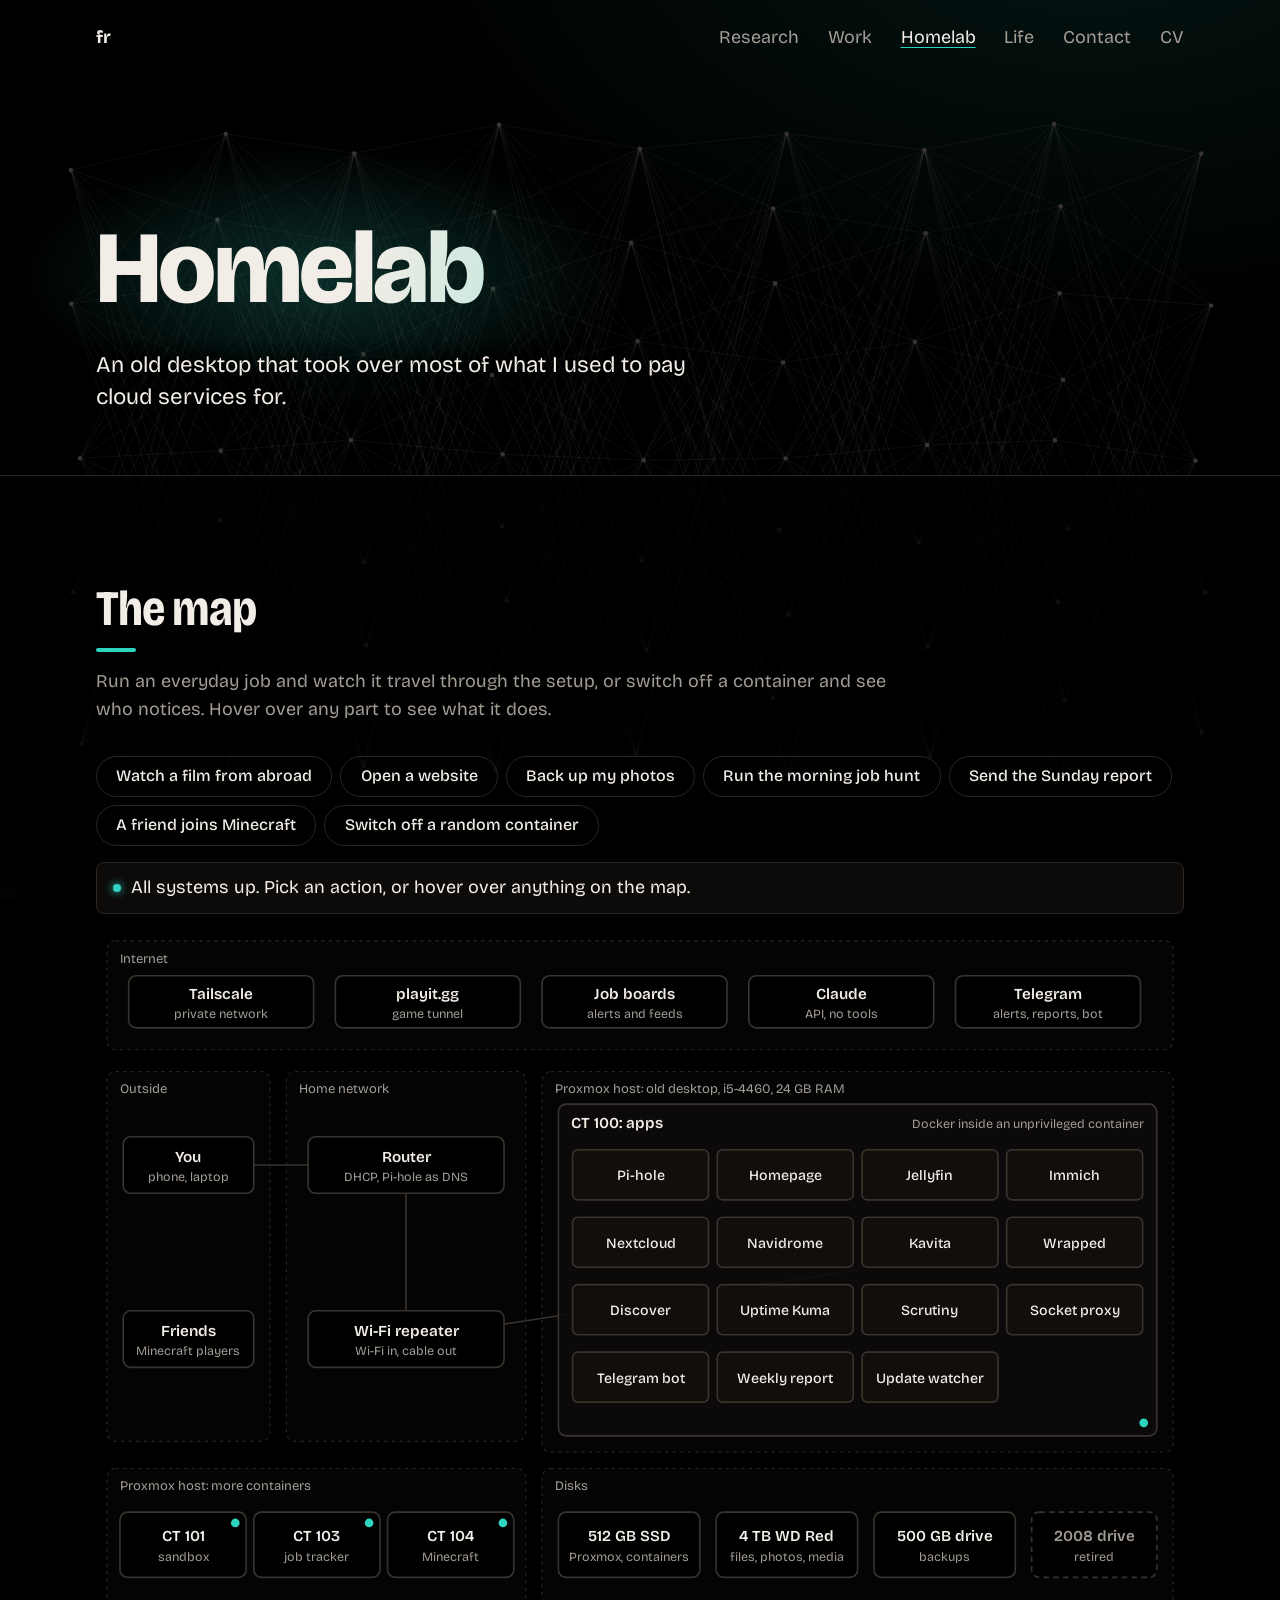
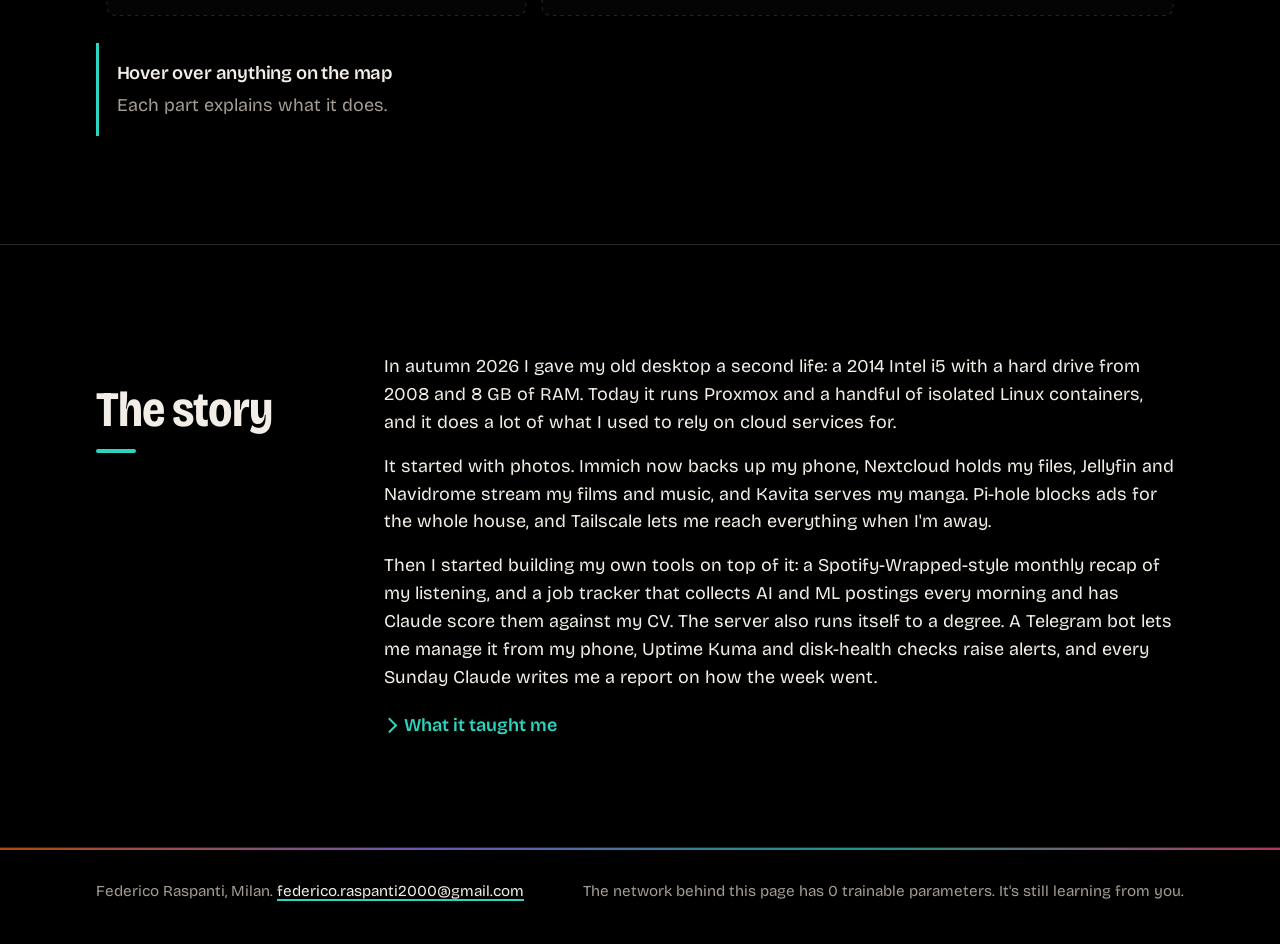
==== homelab.html @ 47f1a00c "Add files via upload" ====
<!DOCTYPE html>
<html lang="en">
<head>
<meta charset="utf-8">
<meta name="viewport" content="width=device-width, initial-scale=1">
<title>Homelab, Federico Raspanti</title>
<meta name="description" content="An interactive map of Federico Raspanti's homelab: Proxmox, containers and self-hosted apps.">
<link rel="preconnect" href="https://fonts.googleapis.com">
<link rel="preconnect" href="https://fonts.gstatic.com" crossorigin>
<link href="https://fonts.googleapis.com/css2?family=Bricolage+Grotesque:opsz,wdth,wght@12..96,75..100,300..800&display=swap" rel="stylesheet">
<link rel="stylesheet" href="assets/site.css?v=4">
</head>
<body class="p-homelab">
<canvas id="net" aria-hidden="true"></canvas>

<!-- Icon set: simple line icons drawn for this site -->
<svg width="0" height="0" style="position:absolute" aria-hidden="true">
  <defs>
    <symbol id="i-logic" viewBox="0 0 24 24"><path d="M4 7h5M4 12h3M4 17h5"/><path d="M12 4l8 8-8 8"/><circle cx="12" cy="12" r="1.2"/></symbol>
    <symbol id="i-leaf" viewBox="0 0 24 24"><path d="M5 19C5 10 10 5 20 4c0 10-5 15-14 15z"/><path d="M5 19l8-8"/></symbol>
    <symbol id="i-book" viewBox="0 0 24 24"><path d="M4 5a2 2 0 0 1 2-2h13v16H6a2 2 0 0 0-2 2z"/><path d="M4 19V5M8 7h7M8 11h7"/></symbol>
    <symbol id="i-cap" viewBox="0 0 24 24"><path d="M2 9l10-5 10 5-10 5z"/><path d="M6 11v5c3 2 9 2 12 0v-5"/><path d="M22 9v5"/></symbol>
    <symbol id="i-chart" viewBox="0 0 24 24"><path d="M4 20V4M4 20h16"/><path d="M7 15l4-4 3 3 5-6"/></symbol>
    <symbol id="i-scale" viewBox="0 0 24 24"><path d="M12 4v16M7 20h10M5 7h14"/><path d="M5 7l-3 6a3 3 0 0 0 6 0zM19 7l-3 6a3 3 0 0 0 6 0z"/></symbol>
    <symbol id="i-chip" viewBox="0 0 24 24"><rect x="6" y="6" width="12" height="12" rx="1.5"/><rect x="9.5" y="9.5" width="5" height="5"/><path d="M9 2v4M15 2v4M9 18v4M15 18v4M2 9h4M2 15h4M18 9h4M18 15h4"/></symbol>
    <symbol id="i-flask" viewBox="0 0 24 24"><path d="M9 3h6M10 3v6L4.5 18.5A1.7 1.7 0 0 0 6 21h12a1.7 1.7 0 0 0 1.5-2.5L14 9V3"/><path d="M7 15h10"/></symbol>
    <symbol id="i-antenna" viewBox="0 0 24 24"><path d="M12 10v11M8 21h8"/><circle cx="12" cy="8" r="2"/><path d="M8 4a6 6 0 0 0 0 8M16 4a6 6 0 0 1 0 8M5 2a10 10 0 0 0 0 12M19 2a10 10 0 0 1 0 12"/></symbol>
    <symbol id="i-cloud" viewBox="0 0 24 24"><path d="M7 18a5 5 0 1 1 1-9.9A6 6 0 0 1 19.5 10 4 4 0 0 1 18 18z"/></symbol>
    <symbol id="i-film" viewBox="0 0 24 24"><rect x="3" y="4" width="18" height="16" rx="1.5"/><path d="M7 4v16M17 4v16M3 8h4M3 12h4M3 16h4M17 8h4M17 12h4M17 16h4"/></symbol>
    <symbol id="i-pin" viewBox="0 0 24 24"><path d="M12 21s7-6.2 7-12a7 7 0 0 0-14 0c0 5.8 7 12 7 12z"/><circle cx="12" cy="9" r="2.5"/></symbol>
    <symbol id="i-target" viewBox="0 0 24 24"><circle cx="12" cy="12" r="9"/><circle cx="12" cy="12" r="5"/><circle cx="12" cy="12" r="1"/></symbol>
    <symbol id="i-chat" viewBox="0 0 24 24"><path d="M4 5h16v11H9l-5 4z"/><path d="M8 9h8M8 12h5"/></symbol>
    <symbol id="i-network" viewBox="0 0 24 24"><circle cx="5" cy="6" r="2"/><circle cx="5" cy="18" r="2"/><circle cx="12" cy="12" r="2"/><circle cx="19" cy="6" r="2"/><circle cx="19" cy="18" r="2"/><path d="M7 7l3 3.5M7 17l3-3.5M14 10.5L17 7M14 13.5l3 3.5"/></symbol>
    <symbol id="i-grammar" viewBox="0 0 24 24"><path d="M8 4H6a2 2 0 0 0-2 2v4l-2 2 2 2v4a2 2 0 0 0 2 2h2M16 4h2a2 2 0 0 1 2 2v4l2 2-2 2v4a2 2 0 0 1-2 2h-2"/></symbol>
    <symbol id="i-db" viewBox="0 0 24 24"><ellipse cx="12" cy="5" rx="8" ry="3"/><path d="M4 5v14c0 1.7 3.6 3 8 3s8-1.3 8-3V5M4 12c0 1.7 3.6 3 8 3s8-1.3 8-3"/></symbol>
    <symbol id="i-code" viewBox="0 0 24 24"><path d="M8 7l-5 5 5 5M16 7l5 5-5 5M14 4l-4 16"/></symbol>
    <symbol id="i-globe" viewBox="0 0 24 24"><circle cx="12" cy="12" r="9"/><path d="M3 12h18M12 3c2.5 3 2.5 15 0 18M12 3c-2.5 3-2.5 15 0 18"/></symbol>
    <symbol id="i-wave" viewBox="0 0 24 24"><path d="M2 15c2.5 0 2.5-2 5-2s2.5 2 5 2 2.5-2 5-2 2.5 2 5 2M2 20c2.5 0 2.5-2 5-2s2.5 2 5 2 2.5-2 5-2 2.5 2 5 2"/><circle cx="15" cy="6" r="2"/><path d="M6 11l4-3 3 2"/></symbol>
    <symbol id="i-guitar" viewBox="0 0 24 24"><path d="M20 4l-7 7"/><path d="M18 2l4 4"/><path d="M11 9a4 4 0 0 0-4 1c-1 1-1 2-3 2.5S1 15 3 18s5.5 3 6.5 1 1.5-2 2.5-3a4 4 0 0 0 1-4"/><circle cx="8.5" cy="15.5" r="1.3"/></symbol>
    <symbol id="i-puzzle" viewBox="0 0 24 24"><rect x="3" y="3" width="18" height="18" rx="1"/><path d="M9 3v18M15 3v18M3 9h18M3 15h18"/></symbol>
    <symbol id="i-atom" viewBox="0 0 24 24"><circle cx="12" cy="12" r="1.5"/><ellipse cx="12" cy="12" rx="10" ry="4"/><ellipse cx="12" cy="12" rx="10" ry="4" transform="rotate(60 12 12)"/><ellipse cx="12" cy="12" rx="10" ry="4" transform="rotate(120 12 12)"/></symbol>
    <symbol id="i-server" viewBox="0 0 24 24"><rect x="3" y="4" width="18" height="7" rx="1.5"/><rect x="3" y="13" width="18" height="7" rx="1.5"/><path d="M7 7.5h.01M7 16.5h.01M11 7.5h6M11 16.5h6"/></symbol>
    <symbol id="i-mail" viewBox="0 0 24 24"><rect x="3" y="5" width="18" height="14" rx="1.5"/><path d="M3 7l9 6 9-6"/></symbol>
    <symbol id="i-user" viewBox="0 0 24 24"><circle cx="12" cy="8" r="4"/><path d="M4 21c1-4.5 4.5-6.5 8-6.5s7 2 8 6.5"/></symbol>
    <symbol id="i-file" viewBox="0 0 24 24"><path d="M6 2h8l5 5v15H6z"/><path d="M14 2v5h5M9 13h7M9 17h7"/></symbol>
    <symbol id="i-teach" viewBox="0 0 24 24"><rect x="3" y="3" width="18" height="12" rx="1"/><path d="M12 15v3M8 21l4-3 4 3M7 8h6M7 11h9"/></symbol>
    <symbol id="i-languages" viewBox="0 0 24 24"><path d="M3 5h10M8 3v2M5 5c1 4 4 7 8 8M11 5c-1 4-4 7-8 8"/><path d="M13 21l4-9 4 9M14.5 18h5"/></symbol>
  </defs>
</svg>

<header class="top">
  <div class="wrap">
    <a class="mark" href="index.html">fr</a>
    <nav aria-label="Pages">
      <ul>
        <li class="c-research"><a href="research.html">Research</a></li>
        <li class="c-work"><a href="work.html">Work</a></li>
        <li class="c-homelab"><a href="homelab.html" aria-current="page">Homelab</a></li>
        <li class="c-life"><a href="life.html">Life</a></li>
        <li><a href="index.html#contact">Contact</a></li>
        <li><a href="CV.pdf">CV</a></li>
      </ul>
    </nav>
  </div>
</header>

<main>
  <div class="wrap page-head">
    <h1>Homelab</h1>
    <p>An old desktop that took over most of what I used to pay cloud services for.</p>
  </div>
  <!-- MAP -->
  <section id="map">
    <div class="wrap">
      <h2>The map</h2>
      <p class="muted" style="margin-top:1rem; max-width:var(--measure)">Run an everyday job and watch it travel through the setup, or switch off a container and see who notices. Hover over any part to see what it does.</p>
      <div class="lab" id="lab">
        <div class="lab-actions">
          <button type="button" class="btn ghost" data-run="movie">Watch a film from abroad</button>
          <button type="button" class="btn ghost" data-run="web">Open a website</button>
          <button type="button" class="btn ghost" data-run="photos">Back up my photos</button>
          <button type="button" class="btn ghost" data-run="jobs">Run the morning job hunt</button>
          <button type="button" class="btn ghost" data-run="report">Send the Sunday report</button>
          <button type="button" class="btn ghost" data-run="minecraft">A friend joins Minecraft</button>
          <button type="button" class="btn ghost" data-run="random">Switch off a random container</button>
        </div>
        <p class="lab-status" role="status"></p>
        <div class="lab-map"><svg viewBox="0 0 1000 640" role="img" aria-label="Map of the homelab: internet services, home network, the Proxmox host with its containers and apps, and the disks."></svg></div>
        <div class="lab-info" aria-live="polite"><h3></h3><p></p></div>
      </div>
    </div>
  </section>

  <!-- STORY -->
  <section id="story">
    <div class="wrap split">
      <h2>The story</h2>
      <div class="prose">
        <p>In autumn 2026 I gave my old desktop a second life: a 2014 Intel i5 with a hard drive from 2008 and 8 GB of RAM. Today it runs Proxmox and a handful of isolated Linux containers, and it does a lot of what I used to rely on cloud services for.</p>
        <p>It started with photos. Immich now backs up my phone, Nextcloud holds my files, Jellyfin and Navidrome stream my films and music, and Kavita serves my manga. Pi-hole blocks ads for the whole house, and Tailscale lets me reach everything when I'm away.</p>
        <p>Then I started building my own tools on top of it: a Spotify-Wrapped-style monthly recap of my listening, and a job tracker that collects AI and ML postings every morning and has Claude score them against my CV. The server also runs itself to a degree. A Telegram bot lets me manage it from my phone, Uptime Kuma and disk-health checks raise alerts, and every Sunday Claude writes me a report on how the week went.</p>
        <details class="more">
          <summary><span class="when-closed">What it taught me</span><span class="when-open">Close</span></summary>
          <div class="story">
            <h4>Hardware has opinions</h4>
            <p>The 2008 drive froze the PC at startup until I tracked it down and retired it. Since then, files live on a 4 TB NAS drive, and the old 500 GB laptop drive holds backups. I later took the RAM from 8 to 24 GB, which gave the containers room to grow.</p>
            <h4>Isolation first</h4>
            <p>Every container is unprivileged. Apps that only need to read data get read-only mounts, and nothing talks to Docker directly: a read-only proxy sits in between. Tools I don't fully trust get a container of their own, so a bad download can't reach the rest.</p>
            <h4>Write everything down</h4>
            <p>Every setup step and every fix goes into one running guide, so the server can be rebuilt from scratch and the same problem never costs me twice.</p>
            <ul class="tags"><li>Proxmox</li><li>LXC</li><li>Docker</li><li>Linux</li><li>Tailscale</li><li>Python</li><li>Claude Code</li></ul>
          </div>
        </details>
      </div>
    </div>
  </section>

</main>

<footer>
  <div class="wrap">
    <span>Federico Raspanti, Milan. <a href="mailto:federico.raspanti2000@gmail.com">federico.raspanti2000@gmail.com</a></span>
    <span id="foot-note">The network behind this page has 0 trainable parameters. It's still learning from you.</span>
  </div>
</footer>

<script src="assets/site.js?v=4"></script>
<script src="assets/homelab-map.js?v=4"></script>
</body>
</html>
---- assets/site.css ----
:root {
    --black: #000000;
    --panel: #0d0b0a;
    --ink: #F2EDE6;
    --muted: #A39C94;
    --line: #2B2622;
    --orange: #FF6A13;
    --ember: #7A3208;
    --c-research: #FF6A13;
    --c-work: #9B7BFF;
    --c-homelab: #2DD4BF;
    --c-life: #FF4D8D;
    --c-amber: #FFB020;
    --base: #8A8178;
    --measure: 66ch;
  }
  * { box-sizing: border-box; margin: 0; padding: 0; }
  html { scroll-behavior: smooth; }
  @media (prefers-reduced-motion: reduce) { html { scroll-behavior: auto; } }
  body {
    background: var(--black); color: var(--ink);
    font-family: "Bricolage Grotesque", system-ui, sans-serif;
    font-optical-sizing: auto; font-size: 1.125rem; line-height: 1.55;
    -webkit-font-smoothing: antialiased;
  }
  #net { position: fixed; inset: 0; width: 100%; height: 100%; z-index: 0; }
  main, header.top, footer { position: relative; z-index: 1; }

  a { color: var(--ink); text-decoration-color: var(--orange); text-underline-offset: .2em; text-decoration-thickness: 2px; }
  a:hover { color: var(--orange); }
  a:focus-visible, summary:focus-visible, button:focus-visible { outline: 2px solid var(--orange); outline-offset: 3px; border-radius: 2px; }

  .wrap { max-width: 74rem; margin: 0 auto; padding: 0 clamp(1.25rem, 5vw, 3rem); }
  .icon { width: 1.5em; height: 1.5em; flex: none; stroke: currentColor; fill: none; stroke-width: 1.6; stroke-linecap: round; stroke-linejoin: round; }

  /* top bar */
  header.top .wrap { display: flex; justify-content: space-between; align-items: center; padding-top: 1.5rem; padding-bottom: 1.5rem; gap: 1rem; }
  .mark { font-weight: 700; text-decoration: none; }
  nav ul { list-style: none; display: flex; flex-wrap: wrap; justify-content: flex-end; gap: .4rem clamp(.9rem, 2.4vw, 1.8rem); }
  nav a { text-decoration: none; color: var(--muted); }
  nav a:hover { color: var(--orange); }

  /* hero */
  .hero { min-height: calc(100svh - 5rem); display: flex; flex-direction: column; justify-content: flex-end; padding-bottom: clamp(3rem, 10vh, 7rem); pointer-events: none; text-shadow: 0 0 18px #000, 0 0 6px #000; }
  .hero a { pointer-events: auto; }
  .hero h1 { font-size: clamp(3.5rem, 13vw, 11.5rem); font-weight: 800; font-stretch: 75%; line-height: .86; letter-spacing: -.035em; }
  .hero h1 span { display: block; }
  .hero h1 span + span { padding-left: clamp(2rem, 12vw, 10rem); }
  .hero .lede { margin-top: 2.5rem; max-width: 36ch; font-size: clamp(1.25rem, 2.2vw, 1.6rem); line-height: 1.35; }
  .hero .seeking { margin-top: 1rem; max-width: 52ch; color: var(--muted); }
  .hero .hint { margin-top: 1.25rem; color: var(--muted); font-size: 1rem; }
  .hero .hint .dot { display: inline-block; width: .55em; height: .55em; border-radius: 50%; background: var(--orange); margin-right: .5em; box-shadow: 0 0 12px var(--orange); }

  /* sections */
  section { padding: clamp(4rem, 12vh, 7.5rem) 0; border-top: 1px solid var(--line); background: rgba(0,0,0,.8); }
  section > .wrap > h2, .split > h2 { font-size: clamp(2rem, 4.2vw, 3.1rem); font-weight: 700; font-stretch: 85%; letter-spacing: -.02em; line-height: 1; }
  .split { display: grid; grid-template-columns: 15rem minmax(0, 1fr); gap: 2rem 3rem; }
  .split > h2 { position: sticky; top: 2rem; align-self: start; }
  @media (max-width: 860px) { .split { grid-template-columns: minmax(0, 1fr); } .split > h2 { position: static; } }
  .prose p { max-width: var(--measure); }
  .prose p + p { margin-top: 1rem; }
  .big-prose p { font-size: clamp(1.2rem, 2vw, 1.4rem); line-height: 1.45; }
  h3 { font-weight: 600; letter-spacing: -.01em; }
  .muted { color: var(--muted); }

  /* about */
  .facts { margin-top: 2.5rem; display: grid; grid-template-columns: repeat(auto-fit, minmax(14rem, 1fr)); gap: 1.5rem 2rem; }
  .fact { display: flex; gap: .8rem; align-items: flex-start; }
  .fact .icon { color: var(--orange); margin-top: .1rem; }
  .fact dt { font-weight: 600; }
  .fact dd { color: var(--muted); }

  /* entries: research and work */
  .entry { padding: 2.25rem 0; border-bottom: 1px solid var(--line); }
  .entry:first-child { padding-top: 0; }
  .entry-head { display: grid; grid-template-columns: 3rem minmax(0,1fr); gap: 0 1.25rem; }
  .badge { width: 3rem; height: 3rem; border: 1.5px solid var(--ember); border-radius: 50%; display: grid; place-items: center; color: var(--orange); }
  .badge .icon { width: 1.45rem; height: 1.45rem; }
  .entry h3 { font-size: clamp(1.35rem, 2.6vw, 2rem); line-height: 1.12; max-width: 32ch; }
  .meta { margin-top: .5rem; color: var(--orange); font-weight: 500; }
  .sub { color: var(--muted); font-size: 1rem; }
  .entry .summary-text { margin-top: .9rem; max-width: var(--measure); }
  .links { margin-top: 1rem; display: flex; flex-wrap: wrap; gap: .6rem 1.5rem; }
  .status { display: inline-block; margin-top: .6rem; font-size: .95rem; color: var(--ink); border: 1px solid var(--ember); border-radius: 999px; padding: .1rem .7rem; }
  @media (max-width: 600px) { .entry-head { grid-template-columns: minmax(0, 1fr); } .badge { margin-bottom: 1rem; } }

  details.more { margin-top: 1.25rem; }
  details.more > summary { cursor: pointer; list-style: none; display: inline-flex; align-items: center; gap: .55rem; color: var(--orange); font-weight: 600; }
  details.more > summary::-webkit-details-marker { display: none; }
  details.more > summary::before { content: ""; width: .55rem; height: .55rem; border-right: 2px solid currentColor; border-bottom: 2px solid currentColor; transform: rotate(-45deg); transition: transform .2s; }
  details.more[open] > summary::before { transform: rotate(45deg); }
  details.more > summary .when-open { display: none; }
  details.more[open] > summary .when-open { display: inline; }
  details.more[open] > summary .when-closed { display: none; }
  .story { margin-top: 1.5rem; padding: 1.75rem; background: var(--panel); border: 1px solid var(--line); border-radius: 6px; }
  .story h4 { font-size: 1.1rem; font-weight: 600; margin-top: 1.75rem; }
  .story h4:first-child { margin-top: 0; }
  .story p, .story ul { margin-top: .5rem; max-width: var(--measure); }
  .story ul { padding-left: 1.1rem; }
  .story li + li { margin-top: .35rem; }
  .story li::marker { color: var(--orange); }
  .tags { display: flex; flex-wrap: wrap; gap: .45rem; margin-top: .6rem; list-style: none; padding: 0 !important; }
  .tags li { margin: 0 !important; font-size: .9rem; padding: .15rem .65rem; border: 1px solid var(--line); border-radius: 999px; color: var(--muted); }
  @media (max-width: 600px) { .story { padding: 1.1rem; } }

  figure { margin-top: 1.25rem; }
  figure { overflow-x: auto; }
  figure svg.diagram { width: 100%; min-width: 620px; height: auto; display: block; }
  figcaption { margin-top: .6rem; color: var(--muted); font-size: .95rem; max-width: var(--measure); }
  .diagram text { font-family: "Bricolage Grotesque", system-ui, sans-serif; fill: var(--ink); font-size: 14px; }
  .diagram .small { font-size: 12px; fill: var(--muted); }
  .diagram .box { fill: #000; stroke: var(--line); stroke-width: 1.5; }
  .diagram .hot { stroke: var(--orange); }
  .diagram .arrow { stroke: var(--base); stroke-width: 1.5; fill: none; marker-end: url(#arrowhead); }
  .diagram .arrow.hot { stroke: var(--orange); marker-end: url(#arrowhead-hot); }

  /* charts */
  .chart-controls { display: flex; flex-wrap: wrap; gap: .5rem; margin-top: 1rem; }
  .chart-controls button { font: inherit; font-size: .95rem; background: transparent; color: var(--muted); border: 1px solid var(--line); border-radius: 999px; padding: .25rem .9rem; cursor: pointer; }
  .chart-controls button[aria-pressed="true"] { color: var(--ink); border-color: var(--orange); }
  .legend { display: flex; flex-wrap: wrap; gap: 1.25rem; margin-top: .75rem; font-size: .95rem; color: var(--muted); }
  .legend span { display: inline-flex; align-items: center; gap: .45rem; }
  .chart { position: relative; margin-top: .5rem; }
  .chart svg { width: 100%; height: auto; display: block; overflow: visible; }
  .chart text { font-family: "Bricolage Grotesque", system-ui, sans-serif; font-size: 12px; fill: var(--muted); }
  .chart .lbl { fill: var(--ink); font-size: 13px; }
  .tip { position: absolute; pointer-events: none; background: #1a1613; border: 1px solid var(--ember); border-radius: 4px; padding: .35rem .6rem; font-size: .9rem; line-height: 1.35; white-space: nowrap; opacity: 0; transition: opacity .1s; z-index: 3; }
  .data-table { margin-top: .75rem; font-size: .95rem; }
  .data-table summary { cursor: pointer; color: var(--muted); }
  .data-table table { margin-top: .5rem; border-collapse: collapse; }
  .data-table th, .data-table td { text-align: left; padding: .2rem 1.25rem .2rem 0; border-bottom: 1px solid var(--line); font-variant-numeric: tabular-nums; }

  .sample { margin-top: 1.25rem; border-left: 3px solid var(--orange); padding: .75rem 0 .75rem 1.25rem; }
  .sample dt { font-weight: 600; margin-top: .6rem; }
  .sample dt:first-child { margin-top: 0; }
  .sample dd { color: var(--muted); max-width: var(--measure); }
  .sample .flag { color: var(--orange); }

  /* timeline */
  .when { color: var(--muted); font-size: 1rem; font-variant-numeric: tabular-nums; }

  /* education */
  .edu { display: grid; gap: 2rem; }
  .grades { display: flex; flex-wrap: wrap; gap: 1.5rem 3rem; margin-top: 1rem; }
  .grade b { display: block; font-size: clamp(1.6rem, 3vw, 2.2rem); font-weight: 700; font-stretch: 85%; line-height: 1.1; }
  .grade span { color: var(--muted); font-size: .95rem; }

  /* skills */
  .skills { display: grid; grid-template-columns: repeat(auto-fit, minmax(17rem, 1fr)); gap: 2rem 3rem; }
  .skills > div { display: flex; gap: .8rem; }
  .skills .icon { color: var(--orange); margin-top: .15rem; }
  .skills dt { font-weight: 600; margin-bottom: .25rem; }
  .skills dd { color: var(--muted); }

  /* life */
  .life-grid { display: grid; grid-template-columns: repeat(auto-fit, minmax(19rem, 1fr)); gap: 3rem; }
  .life-grid h3 { display: flex; align-items: center; gap: .6rem; font-size: 1.35rem; margin-bottom: 1rem; }
  .life-grid h3 .icon { color: var(--orange); }
  .sports { list-style: none; position: relative; padding-left: 1.4rem; }
  .sports::before { content: ""; position: absolute; left: .3rem; top: .5rem; bottom: .5rem; width: 2px; background: var(--line); }
  .sports li { position: relative; padding: .35rem 0; }
  .sports li::before { content: ""; position: absolute; left: -1.38rem; top: .9rem; width: .6rem; height: .6rem; border-radius: 50%; background: #000; border: 2px solid var(--base); }
  .sports li.now::before { background: var(--orange); border-color: var(--orange); box-shadow: 0 0 10px var(--orange); }
  .sports .yrs { color: var(--muted); font-size: .95rem; }
  .ratings { list-style: none; }
  .ratings li { display: grid; grid-template-columns: 7.5rem 1fr; align-items: center; gap: .75rem; padding: .3rem 0; }
  .ratings .bar { height: 6px; background: var(--line); border-radius: 3px; overflow: hidden; }
  .ratings .bar i { display: block; height: 100%; background: var(--orange); border-radius: 3px; }
  .ratings .note { grid-column: 2; color: var(--muted); font-size: .9rem; margin-top: -.25rem; }
  .caveat { margin-top: .9rem; color: var(--muted); font-size: .9rem; }
  .plain-list { list-style: none; }
  .plain-list li { padding: .3rem 0; }

  /* contact */
  .contact .big { font-size: clamp(1.5rem, 5.2vw, 4rem); font-weight: 700; font-stretch: 80%; letter-spacing: -.025em; line-height: 1.05; word-break: break-word; }
  .contact .intro { max-width: var(--measure); margin-bottom: 1.5rem; font-size: 1.3rem; }
  .contact ul { list-style: none; display: flex; flex-wrap: wrap; gap: 1rem 2rem; margin-top: 2.5rem; }
  .contact ul a { display: inline-flex; align-items: center; gap: .5rem; }
  .contact ul .icon { width: 1.2em; height: 1.2em; color: var(--orange); }

  footer { background: rgba(0,0,0,.85); border-top: 1px solid var(--line); }
  footer .wrap { padding-top: 2rem; padding-bottom: 2.5rem; color: var(--muted); font-size: .95rem; display: flex; justify-content: space-between; flex-wrap: wrap; gap: 1rem; }

  /* ---------- multi-page ---------- */
  nav a[aria-current="page"] { color: var(--ink); text-decoration: underline; text-decoration-color: var(--orange); }
  .page-head { padding-top: clamp(5rem, 16vh, 9rem); padding-bottom: clamp(2.5rem, 7vh, 4rem); text-shadow: 0 0 18px #000, 0 0 6px #000; }
  .page-head h1 { font-size: clamp(2.8rem, 8vw, 6.5rem); font-weight: 800; font-stretch: 100%; line-height: .95; letter-spacing: -.025em; }
  .page-head p { margin-top: 1.5rem; max-width: 46ch; font-size: clamp(1.15rem, 2vw, 1.4rem); line-height: 1.4; }
  .page-head p.muted { margin-top: .75rem; font-size: 1rem; }

  .cards { display: grid; grid-template-columns: repeat(auto-fit, minmax(15rem, 1fr)); gap: 1.25rem; margin-top: 2.5rem; }
  .card { display: block; text-decoration: none; padding: 1.5rem; border: 1px solid var(--line); border-radius: 8px; background: var(--panel); transition: border-color .2s; }
  .card:hover { border-color: var(--orange); color: var(--ink); }
  .card .icon { color: var(--orange); width: 1.8rem; height: 1.8rem; }
  .card h3 { margin-top: 1rem; font-size: 1.35rem; }
  .card p { margin-top: .4rem; color: var(--muted); font-size: 1rem; }
  .card .go { display: inline-block; margin-top: 1rem; color: var(--orange); font-weight: 600; font-size: 1rem; }
  .card.feature { border-color: var(--ember); }

  footer .foot-links { display: flex; flex-wrap: wrap; gap: .5rem 1.25rem; }
  footer .foot-links a { color: var(--muted); }

  /* ---------- grammar demo ---------- */
  .demo { margin-top: 2rem; border: 1px solid var(--line); border-radius: 10px; background: var(--panel); padding: clamp(1rem, 3vw, 1.75rem); }
  .demo-controls { display: flex; flex-wrap: wrap; align-items: center; gap: .75rem 1.25rem; }
  .seg { display: inline-flex; border: 1px solid var(--line); border-radius: 999px; padding: 3px; }
  .seg button { font: inherit; font-size: .95rem; background: transparent; color: var(--muted); border: 0; border-radius: 999px; padding: .3rem .9rem; cursor: pointer; }
  .seg button[aria-pressed="true"] { background: #1f1a16; color: var(--ink); }
  .switch { display: inline-flex; align-items: center; gap: .6rem; font: inherit; font-size: .95rem; color: var(--ink); background: none; border: 0; cursor: pointer; padding: 0; }
  .switch .track { width: 2.6rem; height: 1.45rem; border-radius: 999px; background: var(--line); position: relative; transition: background .2s; }
  .switch .track::after { content: ""; position: absolute; top: 3px; left: 3px; width: calc(1.45rem - 6px); height: calc(1.45rem - 6px); border-radius: 50%; background: var(--ink); transition: transform .2s; }
  .switch[aria-checked="true"] .track { background: var(--orange); }
  .switch[aria-checked="true"] .track::after { transform: translateX(1.15rem); }
  .btn { font: inherit; font-weight: 600; font-size: 1rem; background: var(--orange); color: #000; border: 0; border-radius: 999px; padding: .45rem 1.2rem; cursor: pointer; }
  .btn:disabled { opacity: .45; cursor: default; }
  .btn.ghost { background: transparent; color: var(--ink); border: 1px solid var(--line); font-weight: 500; }
  .btn.ghost:hover:not(:disabled) { border-color: var(--orange); }
  .demo-grid { display: grid; grid-template-columns: minmax(0, 1fr) minmax(0, 1.5fr) minmax(0, 1fr); gap: 1rem; margin-top: 1.25rem; }
  @media (max-width: 900px) { .demo-grid { grid-template-columns: minmax(0, 1fr); } }
  .pane { border: 1px solid var(--line); border-radius: 8px; padding: 1rem; background: #000; min-height: 12rem; }
  .pane h3 { font-size: .95rem; font-weight: 600; color: var(--muted); margin-bottom: .6rem; }
  .gd-problem { font-size: 1.05rem; }
  .gd-question { margin-top: .5rem; color: var(--orange); font-weight: 500; }
  .gd-program { font-family: ui-monospace, "SF Mono", Menlo, Consolas, monospace; font-size: .9rem; white-space: pre-wrap; word-break: break-word; min-height: 5.5rem; color: var(--ink); line-height: 1.5; }
  .gd-program:not(.done)::after { content: "▍"; color: var(--orange); animation: blink 1s steps(1) infinite; }
  @keyframes blink { 50% { opacity: 0; } }
  @media (prefers-reduced-motion: reduce) { .gd-program::after { animation: none; } }
  .gd-next { margin-top: .9rem; font-size: .85rem; color: var(--muted); display: flex; justify-content: space-between; }
  .gd-cands { list-style: none; margin-top: .4rem; display: grid; gap: .3rem; }
  .gd-cand { display: grid; grid-template-columns: minmax(0, 1fr) 4.5rem 2.6rem 3.6rem; gap: .5rem; align-items: center; font-size: .88rem; padding: .25rem .45rem; border: 1px solid transparent; border-radius: 5px; }
  .gd-cand code { font-family: ui-monospace, "SF Mono", Menlo, Consolas, monospace; overflow: hidden; text-overflow: ellipsis; white-space: nowrap; }
  .gd-bar { height: 5px; background: var(--line); border-radius: 3px; overflow: hidden; }
  .gd-bar i { display: block; height: 100%; background: var(--base); }
  .gd-p { color: var(--muted); text-align: right; font-variant-numeric: tabular-nums; }
  .gd-tag { font-size: .78rem; color: var(--muted); }
  .gd-cand.masked { opacity: .55; }
  .gd-cand.masked code { text-decoration: line-through; text-decoration-color: var(--orange); text-decoration-thickness: 2px; }
  .gd-cand.masked .gd-tag { color: var(--orange); }
  .gd-cand.chosen { border-color: var(--orange); }
  .gd-cand.chosen .gd-bar i { background: var(--orange); }
  .gd-cand.chosen .gd-tag { color: var(--ink); }
  .gd-idle { color: var(--muted); font-size: .9rem; }
  .gd-result { display: grid; gap: .4rem; font-size: 1rem; }
  .gd-result b { font-size: 1.25rem; }
  .gd-result span { color: var(--muted); }
  .gd-result.ok b { color: var(--orange); }
  .gd-result.err b { color: var(--ink); }
  .gd-result.err { border-left: 3px solid var(--base); padding-left: .75rem; }
  .gd-result.ok { border-left: 3px solid var(--orange); padding-left: .75rem; }
  .gd-result.running .gd-wait::after { content: "…"; }
  .demo-note { margin-top: 1rem; color: var(--muted); font-size: .92rem; max-width: var(--measure); }

  /* ---------- homelab map ---------- */
  .lab { margin-top: 2rem; }
  .lab-actions { display: flex; flex-wrap: wrap; gap: .5rem; }
  .lab-status { margin-top: 1rem; min-height: 3rem; padding: .7rem 1rem; border: 1px solid var(--line); border-radius: 8px; background: var(--panel); }
  .lab-status::before { content: ""; display: inline-block; width: .5rem; height: .5rem; border-radius: 50%; background: var(--orange); margin-right: .6rem; box-shadow: 0 0 8px var(--orange); vertical-align: .1em; }
  .lab-map { margin-top: 1rem; overflow-x: auto; }
  .lab-map svg { width: 100%; min-width: 760px; height: auto; display: block; }
  .lab-map text { font-family: "Bricolage Grotesque", system-ui, sans-serif; }
  .lab .zone { fill: rgba(255,255,255,.015); stroke: var(--line); stroke-dasharray: 3 4; }
  .lab .zone-label { fill: var(--muted); font-size: 12px; }
  .lab .link { stroke: #3a332d; stroke-width: 1.5; }
  .lab .node { cursor: default; }
  .lab .node rect { fill: #000; stroke: #3a332d; stroke-width: 1.5; transition: stroke .2s, fill .2s; }
  .lab .node.group > rect { fill: rgba(13,11,10,.9); }
  .lab .node.chip rect { fill: #110e0c; }
  .lab .node.retired rect { stroke-dasharray: 5 4; }
  .lab .node.retired .n-label { fill: var(--muted); }
  .lab .n-label { fill: var(--ink); font-size: 14px; font-weight: 600; }
  .lab .chip .n-label { font-size: 13px; font-weight: 500; }
  .lab .n-sub { fill: var(--muted); font-size: 11.5px; }
  .lab .power { fill: var(--orange); }
  .lab .node:hover > rect { stroke: var(--ink); }
  .lab .node.group:hover > rect { stroke: #3a332d; }
  .lab .node.lit > rect { stroke: var(--orange); fill: #1d120b; }
  .lab .node.blocked > rect { stroke: var(--orange); stroke-width: 3; }
  .lab .node.failed > rect { stroke: var(--ink); stroke-dasharray: 2 3; }
  .lab .node.off { opacity: .35; }
  .lab .node.off .power { fill: #000; stroke: var(--base); stroke-width: 1.5; }
  .lab .trail { stroke: var(--orange); stroke-width: 2; stroke-opacity: .5; }
  .lab .trail.fail { stroke: var(--base); stroke-dasharray: 4 4; }
  .lab .trail.alert { stroke-opacity: .8; }
  .lab .packet { fill: var(--orange); filter: drop-shadow(0 0 6px var(--orange)); }
  .lab .packet.fail { fill: var(--base); filter: none; }
  .lab-info { margin-top: 1rem; display: grid; grid-template-columns: minmax(0, 1fr); gap: .3rem; padding: 1rem 1.1rem; border-left: 3px solid var(--orange); }
  .lab-info h3 { font-size: 1.15rem; }
  .lab-info p { color: var(--muted); max-width: var(--measure); }
  .lab-note { margin-top: .75rem; color: var(--muted); font-size: .92rem; }

  /* ---------- colourful theme ---------- */
  /* each page takes its own accent; --orange is the accent everywhere in the stylesheet */
  .p-home     { --orange: #FF6A13; --ember: #7A3208; --glow: 255,106,19; }
  .p-research { --orange: #FF6A13; --ember: #7A3208; --glow: 255,106,19; }
  .p-work     { --orange: #9B7BFF; --ember: #45338A; --glow: 155,123,255; }
  .p-homelab  { --orange: #2DD4BF; --ember: #136B61; --glow: 45,212,191; }
  .p-life     { --orange: #FF4D8D; --ember: #8A1F47; --glow: 255,77,141; }
  .c-research { --orange: #FF6A13; --ember: #7A3208; }
  .c-work     { --orange: #9B7BFF; --ember: #45338A; }
  .c-homelab  { --orange: #2DD4BF; --ember: #136B61; }
  .c-life     { --orange: #FF4D8D; --ember: #8A1F47; }

  body { background: radial-gradient(1200px 700px at 85% -10%, rgba(var(--glow),.10), transparent 60%), radial-gradient(900px 600px at -10% 110%, rgba(155,123,255,.08), transparent 60%), #000; background-attachment: fixed; }
  section { background: rgba(0,0,0,.72); }

  /* nav: each link hovers in its page colour */
  nav li[class^="c-"] a:hover { color: var(--orange); }
  nav a[aria-current="page"] { text-decoration-color: var(--orange); }

  .hero .hint .dot { background: var(--c-amber); box-shadow: 0 0 12px var(--c-amber); }

  /* page headers glow in the page colour */
  .page-head { position: relative; }
  .page-head::before { content: ""; position: absolute; left: -2rem; top: 18%; width: min(38rem, 80vw); height: 16rem; background: radial-gradient(closest-side, rgba(var(--glow),.22), transparent); filter: blur(10px); z-index: -1; pointer-events: none; }
  .page-head h1 { background: linear-gradient(100deg, var(--ink) 25%, var(--orange) 85%); -webkit-background-clip: text; background-clip: text; color: transparent; text-shadow: none; padding-bottom: .08em; }

  /* cards: coloured edge and glow */
  .card { border-top: 3px solid var(--orange); }
  .card:hover { border-color: var(--orange); box-shadow: 0 10px 40px -12px rgba(0,0,0,.6), 0 0 0 1px var(--orange) inset; }
  .card .go { color: var(--orange); }

  /* badges and section headings */
  .badge { background: radial-gradient(circle at 30% 30%, rgba(var(--glow),.25), transparent 70%); border-color: var(--orange); }
  section > .wrap > h2, .split > h2 { position: relative; }
  section > .wrap > h2::after, .split > h2::after { content: ""; display: block; width: 2.5rem; height: 4px; border-radius: 2px; margin-top: .9rem; background: var(--orange); }

  /* entries: a coloured rail on open write-ups */
  .story { border-left: 3px solid var(--orange); }

  /* life page: each block its own colour */
  .p-life .life-grid > div:nth-child(1) { --orange: #2DD4BF; }
  .p-life .life-grid > div:nth-child(2) { --orange: #FF6A13; }
  .p-life .life-grid > div:nth-child(3) { --orange: #9B7BFF; }
  .p-life .life-grid > div:nth-child(4) { --orange: #FFB020; }
  .p-life .life-grid > div:nth-child(5) { --orange: #FF4D8D; }
  .p-life .sports li.now::before { background: var(--orange); border-color: var(--orange); box-shadow: 0 0 10px var(--orange); }

  /* work page: grades in amber */
  .grade b { color: var(--ink); }
  .grade:nth-child(1) b { color: var(--c-amber); }

  /* footer stripe */
  footer { border-top: 0; box-shadow: 0 -1px 0 var(--line); position: relative; }
  footer::before { content: ""; position: absolute; left: 0; right: 0; top: 0; height: 2px; background: linear-gradient(90deg, var(--c-research), var(--c-work), var(--c-homelab), var(--c-life)); opacity: .7; }
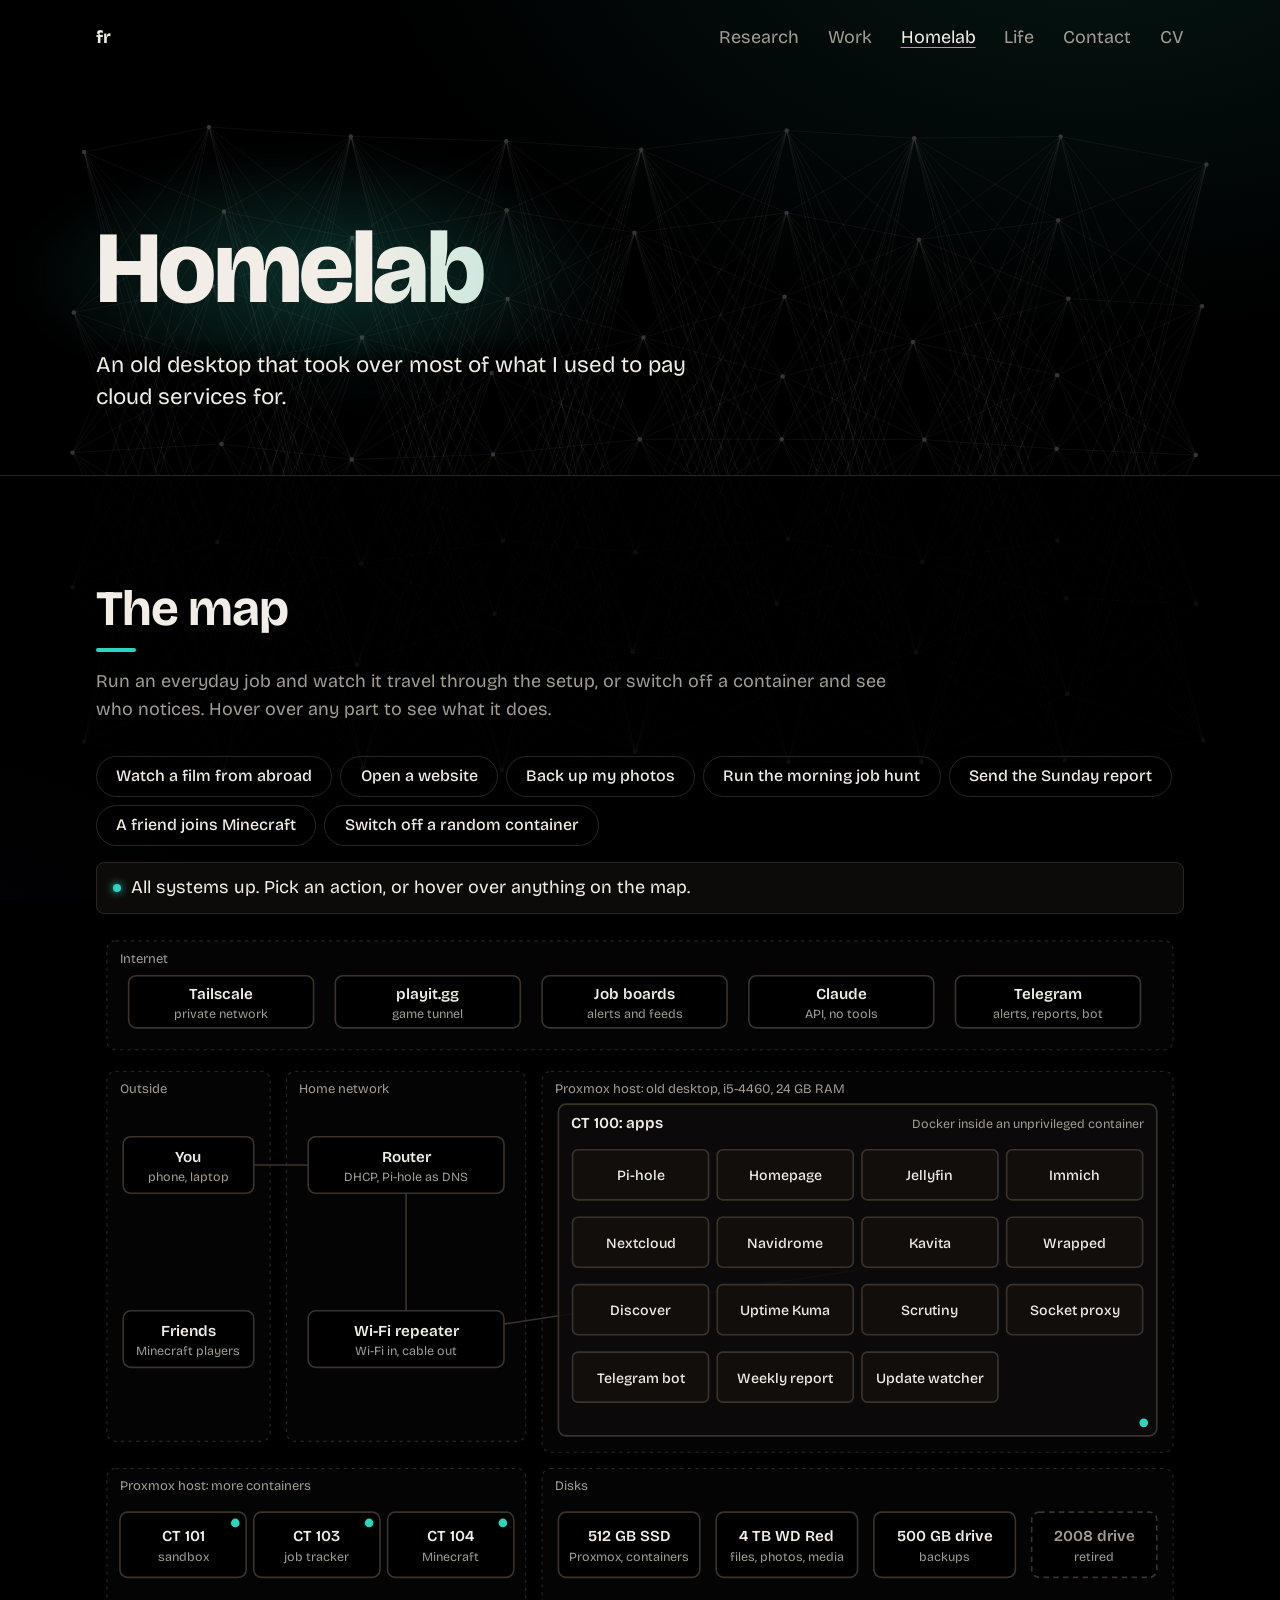
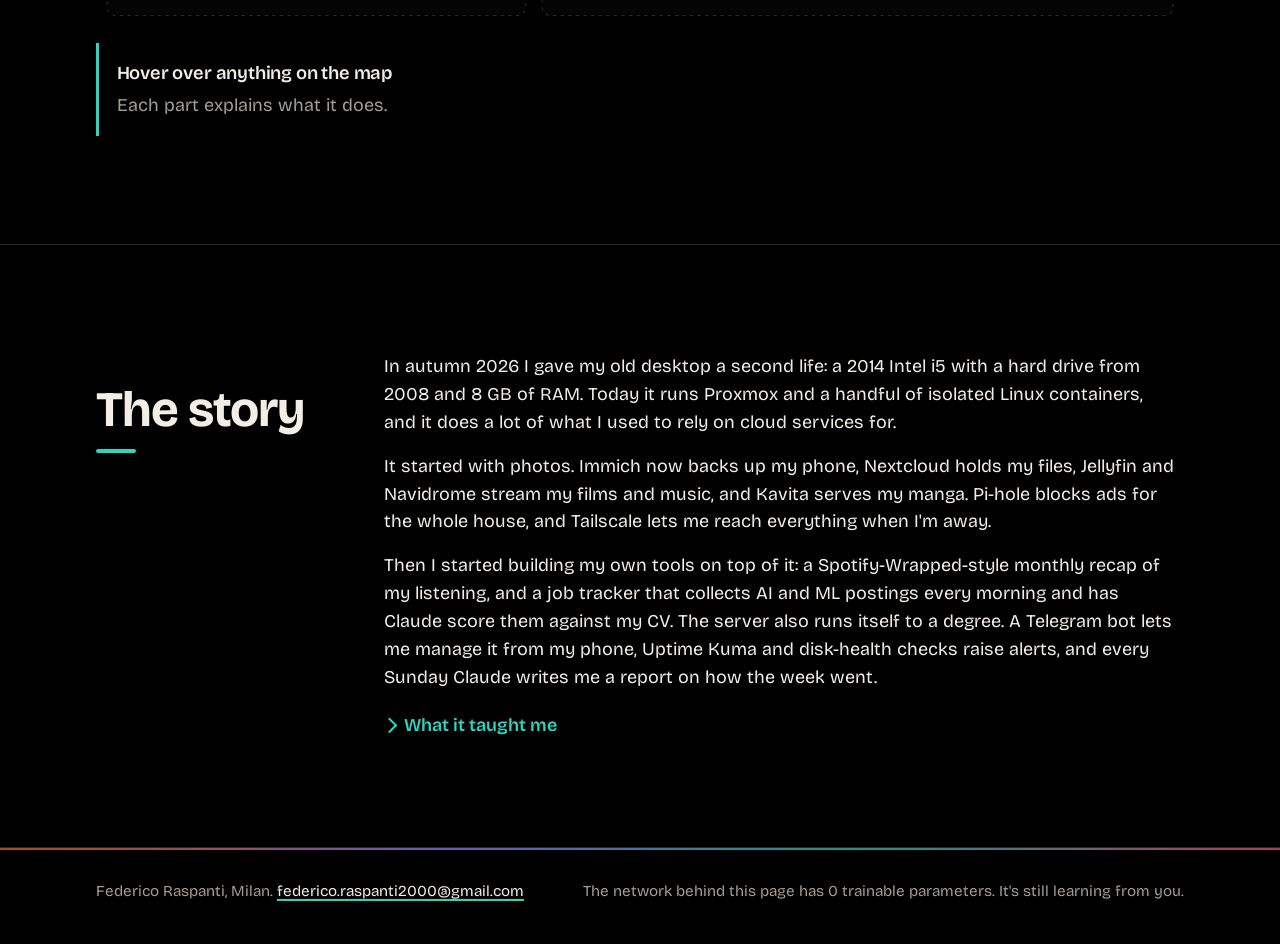
==== commit cf04083b: "Add files via upload" ====
--- a/homelab.html
+++ b/homelab.html
@@ -8,7 +8,7 @@
 <link rel="preconnect" href="https://fonts.googleapis.com">
 <link rel="preconnect" href="https://fonts.gstatic.com" crossorigin>
 <link href="https://fonts.googleapis.com/css2?family=Bricolage+Grotesque:opsz,wdth,wght@12..96,75..100,300..800&display=swap" rel="stylesheet">
-<link rel="stylesheet" href="assets/site.css?v=4">
+<link rel="stylesheet" href="assets/site.css?v=5">
 </head>
 <body class="p-homelab">
 <canvas id="net" aria-hidden="true"></canvas>
@@ -124,7 +124,7 @@
   </div>
 </footer>
 
-<script src="assets/site.js?v=4"></script>
-<script src="assets/homelab-map.js?v=4"></script>
+<script src="assets/site.js?v=5"></script>
+<script src="assets/homelab-map.js?v=5"></script>
 </body>
 </html>
--- a/assets/site.css
+++ b/assets/site.css
@@ -43,7 +43,7 @@
   /* hero */
   .hero { min-height: calc(100svh - 5rem); display: flex; flex-direction: column; justify-content: flex-end; padding-bottom: clamp(3rem, 10vh, 7rem); pointer-events: none; text-shadow: 0 0 18px #000, 0 0 6px #000; }
   .hero a { pointer-events: auto; }
-  .hero h1 { font-size: clamp(3.5rem, 13vw, 11.5rem); font-weight: 800; font-stretch: 75%; line-height: .86; letter-spacing: -.035em; }
+  .hero h1 { font-size: clamp(3.2rem, 11.5vw, 11rem); font-weight: 800; font-stretch: 100%; line-height: .9; letter-spacing: -.03em; }
   .hero h1 span { display: block; }
   .hero h1 span + span { padding-left: clamp(2rem, 12vw, 10rem); }
   .hero .lede { margin-top: 2.5rem; max-width: 36ch; font-size: clamp(1.25rem, 2.2vw, 1.6rem); line-height: 1.35; }
@@ -53,7 +53,7 @@
 
   /* sections */
   section { padding: clamp(4rem, 12vh, 7.5rem) 0; border-top: 1px solid var(--line); background: rgba(0,0,0,.8); }
-  section > .wrap > h2, .split > h2 { font-size: clamp(2rem, 4.2vw, 3.1rem); font-weight: 700; font-stretch: 85%; letter-spacing: -.02em; line-height: 1; }
+  section > .wrap > h2, .split > h2 { font-size: clamp(2rem, 4.2vw, 3.1rem); font-weight: 700; font-stretch: 100%; letter-spacing: -.02em; line-height: 1; }
   .split { display: grid; grid-template-columns: 15rem minmax(0, 1fr); gap: 2rem 3rem; }
   .split > h2 { position: sticky; top: 2rem; align-self: start; }
   @media (max-width: 860px) { .split { grid-template-columns: minmax(0, 1fr); } .split > h2 { position: static; } }
@@ -142,7 +142,7 @@
   /* education */
   .edu { display: grid; gap: 2rem; }
   .grades { display: flex; flex-wrap: wrap; gap: 1.5rem 3rem; margin-top: 1rem; }
-  .grade b { display: block; font-size: clamp(1.6rem, 3vw, 2.2rem); font-weight: 700; font-stretch: 85%; line-height: 1.1; }
+  .grade b { display: block; font-size: clamp(1.6rem, 3vw, 2.2rem); font-weight: 700; font-stretch: 100%; line-height: 1.1; }
   .grade span { color: var(--muted); font-size: .95rem; }
 
   /* skills */
@@ -172,7 +172,7 @@
   .plain-list li { padding: .3rem 0; }
 
   /* contact */
-  .contact .big { font-size: clamp(1.5rem, 5.2vw, 4rem); font-weight: 700; font-stretch: 80%; letter-spacing: -.025em; line-height: 1.05; word-break: break-word; }
+  .contact .big { font-size: clamp(1.5rem, 5.2vw, 4rem); font-weight: 700; font-stretch: 100%; letter-spacing: -.025em; line-height: 1.05; word-break: break-word; }
   .contact .intro { max-width: var(--measure); margin-bottom: 1.5rem; font-size: 1.3rem; }
   .contact ul { list-style: none; display: flex; flex-wrap: wrap; gap: 1rem 2rem; margin-top: 2.5rem; }
   .contact ul a { display: inline-flex; align-items: center; gap: .5rem; }
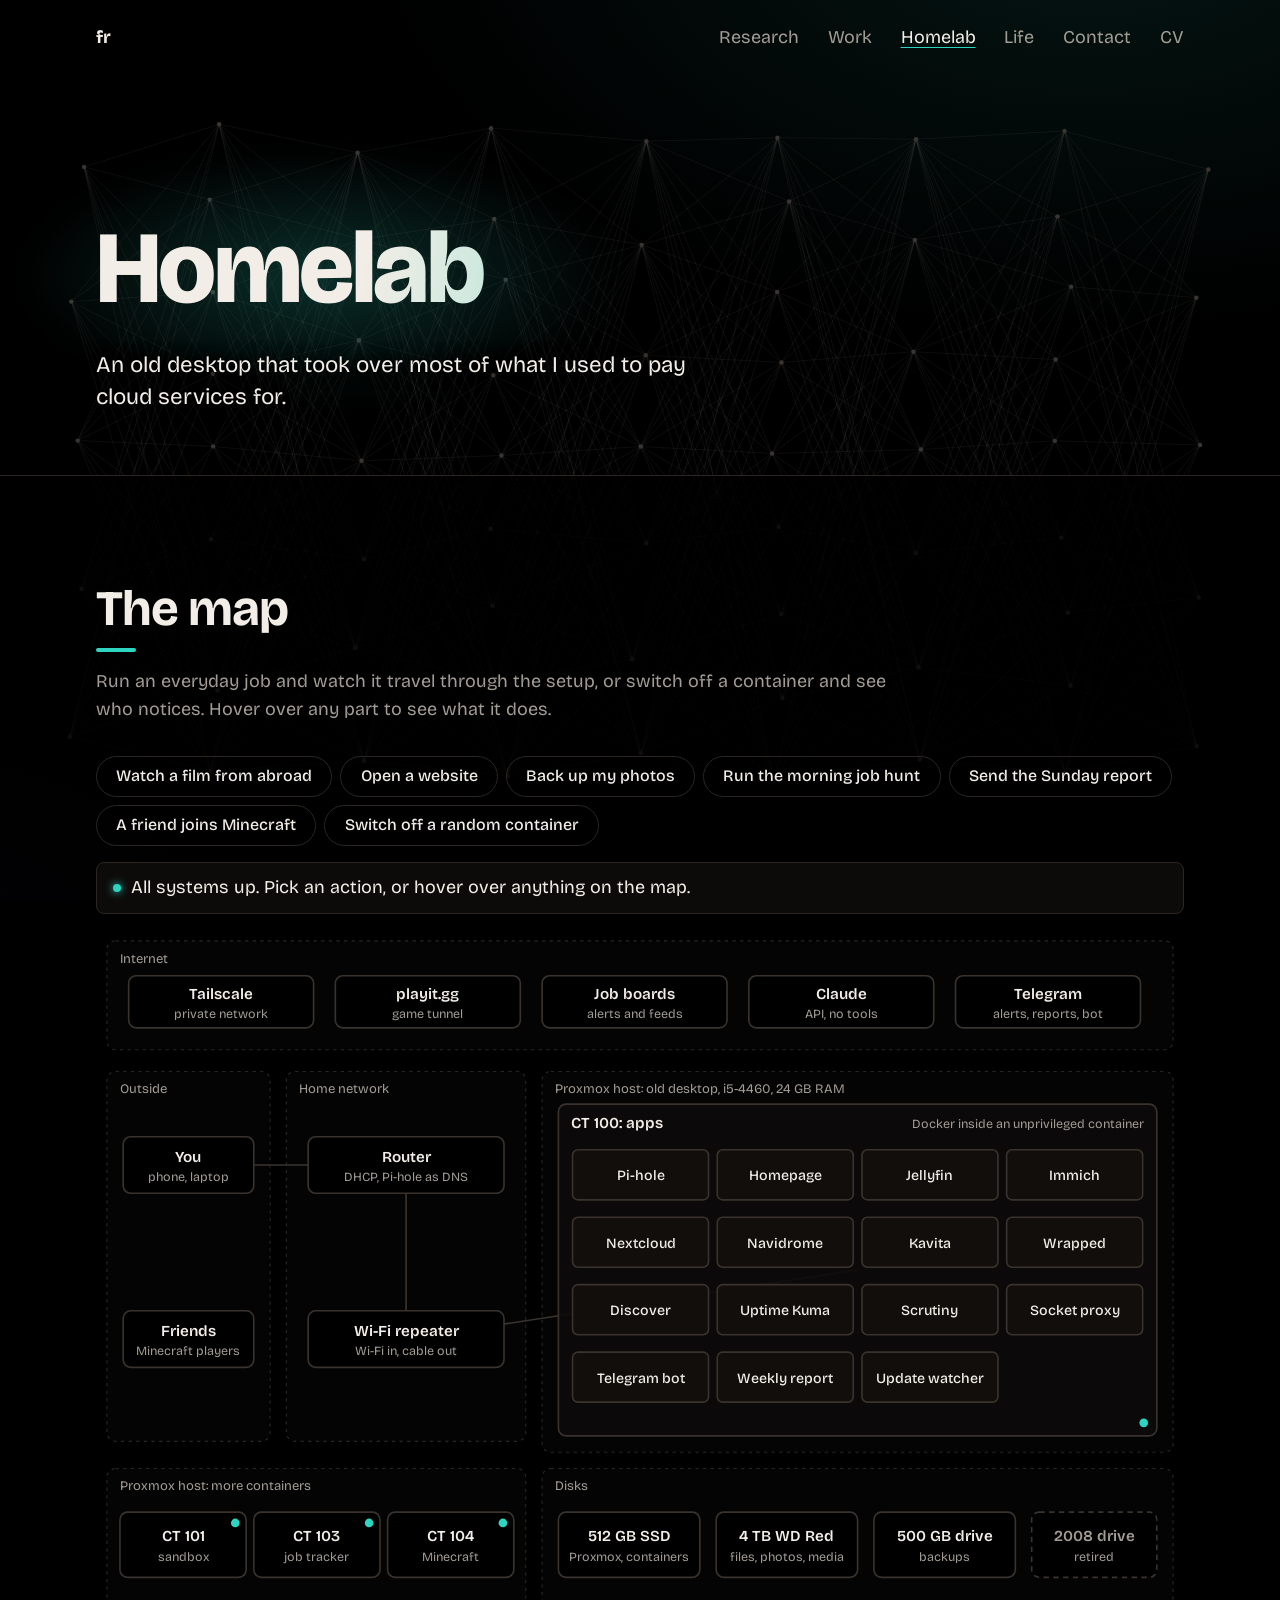
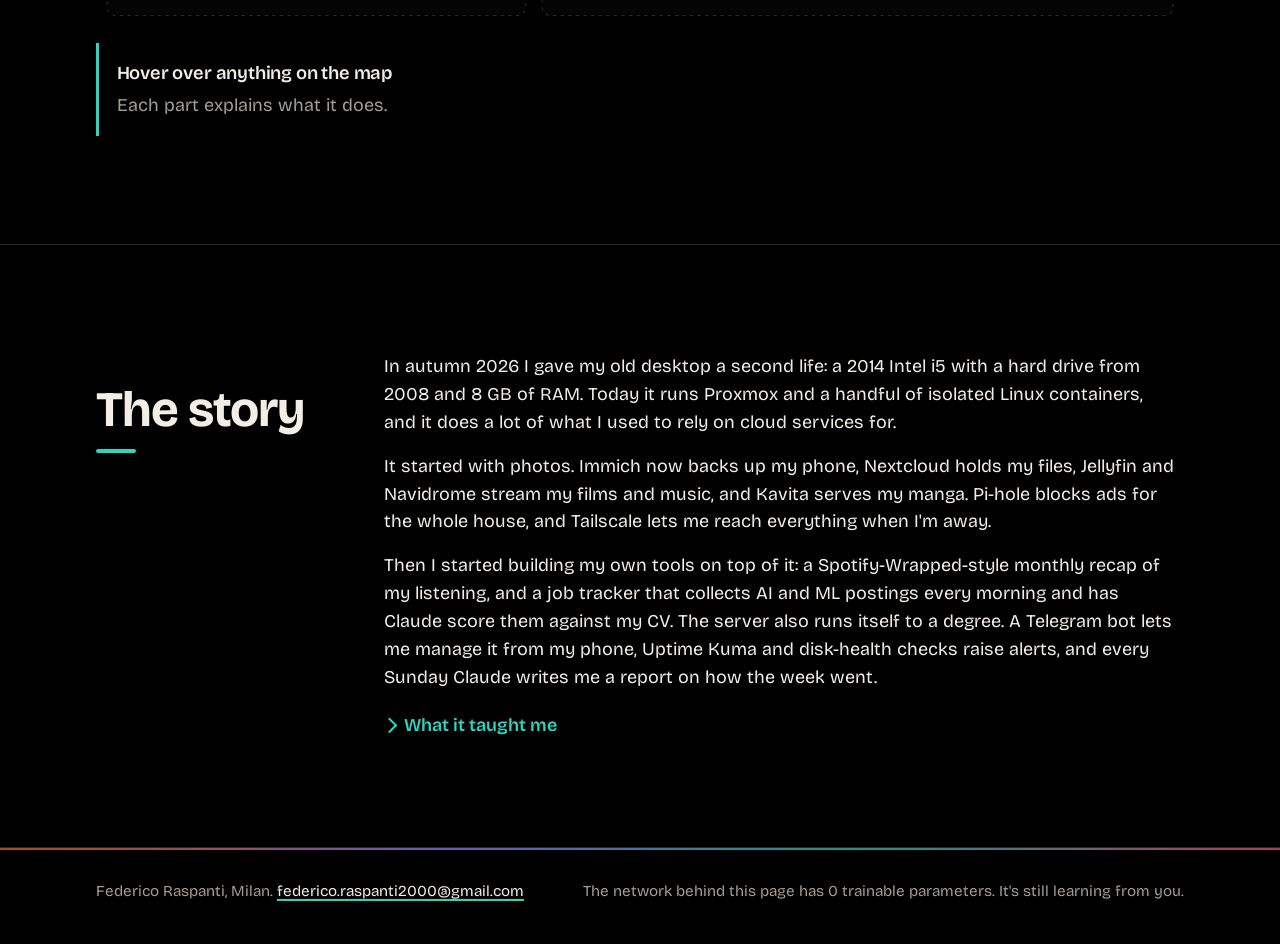
==== commit 32bd307a: "Add files via upload" ====
--- a/homelab.html
+++ b/homelab.html
@@ -8,7 +8,7 @@
 <link rel="preconnect" href="https://fonts.googleapis.com">
 <link rel="preconnect" href="https://fonts.gstatic.com" crossorigin>
 <link href="https://fonts.googleapis.com/css2?family=Bricolage+Grotesque:opsz,wdth,wght@12..96,75..100,300..800&display=swap" rel="stylesheet">
-<link rel="stylesheet" href="assets/site.css?v=5">
+<link rel="stylesheet" href="assets/site.css?v=6">
 </head>
 <body class="p-homelab">
 <canvas id="net" aria-hidden="true"></canvas>
--- a/assets/site.css
+++ b/assets/site.css
@@ -342,3 +342,21 @@
   /* footer stripe */
   footer { border-top: 0; box-shadow: 0 -1px 0 var(--line); position: relative; }
   footer::before { content: ""; position: absolute; left: 0; right: 0; top: 0; height: 2px; background: linear-gradient(90deg, var(--c-research), var(--c-work), var(--c-homelab), var(--c-life)); opacity: .7; }
+
+  /* ---------- contact form ---------- */
+  .contact-grid { display: grid; grid-template-columns: minmax(0, 1.1fr) minmax(0, 1fr); gap: 3rem 4rem; align-items: start; }
+  @media (max-width: 900px) { .contact-grid { grid-template-columns: minmax(0, 1fr); } }
+  .contact-grid .big { font-size: clamp(1.3rem, 2.15vw, 2.1rem); word-break: normal; overflow-wrap: anywhere; }
+  .contact-form { display: grid; gap: 1rem; padding: clamp(1.25rem, 3vw, 2rem); background: var(--panel); border: 1px solid var(--line); border-radius: 10px; }
+  .contact-form h3 { font-size: 1.35rem; }
+  .contact-form label { display: grid; gap: .35rem; font-size: .95rem; color: var(--muted); }
+  .contact-form input, .contact-form textarea { font: inherit; font-size: 1rem; color: var(--ink); background: #000; border: 1px solid var(--line); border-radius: 6px; padding: .65rem .8rem; width: 100%; }
+  .contact-form textarea { resize: vertical; min-height: 8rem; }
+  .contact-form input:focus, .contact-form textarea:focus { outline: none; border-color: var(--orange); box-shadow: 0 0 0 3px rgba(255,106,19,.18); }
+  .contact-form .hp { position: absolute; left: -9999px; width: 1px; height: 1px; overflow: hidden; }
+  .contact-form .btn { justify-self: start; }
+  .form-status { min-height: 1.5em; font-size: .95rem; color: var(--muted); }
+  .form-status.err { color: var(--ink); }
+  .form-status.ok { color: var(--orange); font-weight: 600; }
+  .form-done { display: grid; gap: .5rem; }
+  .form-done h3 { color: var(--orange); }
